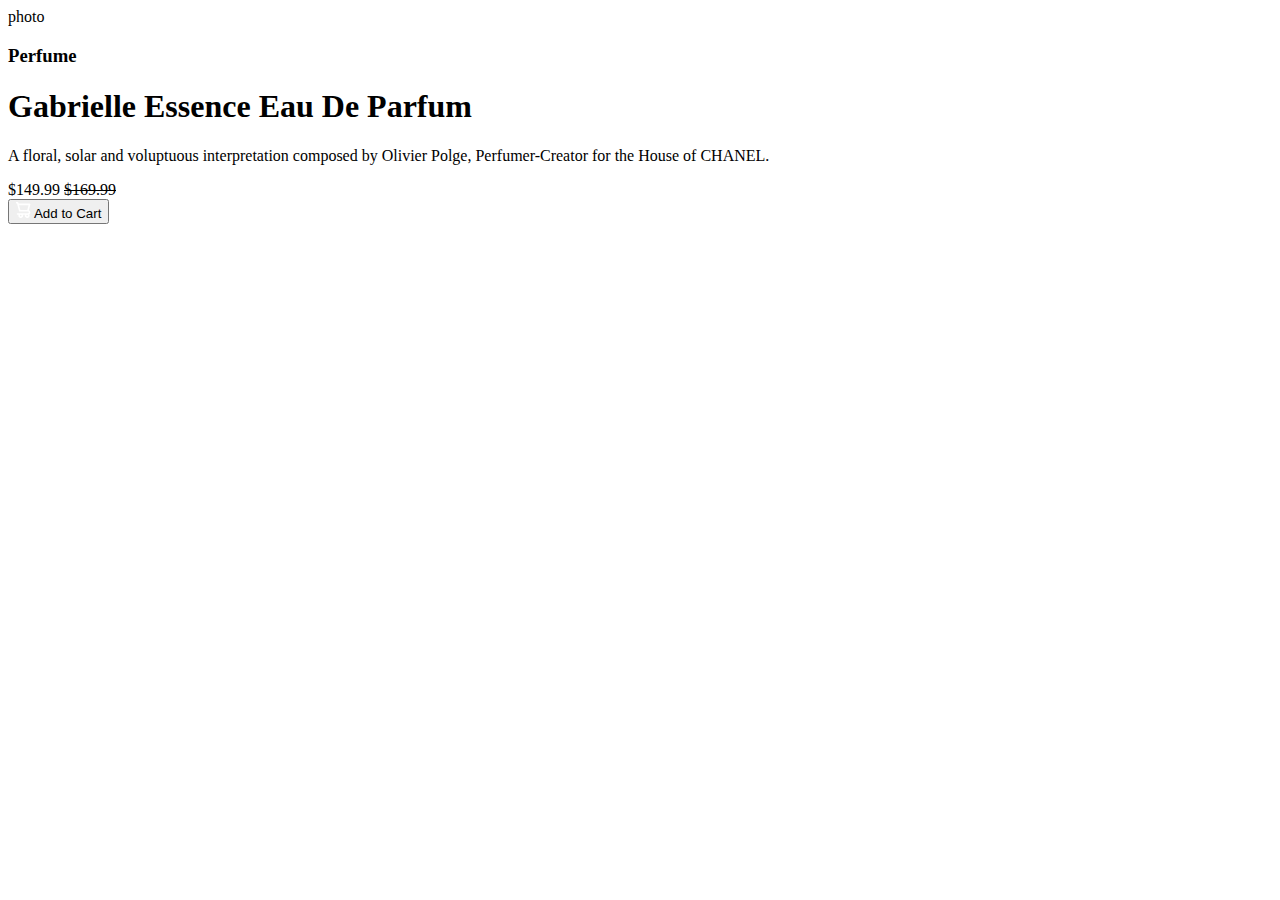
==== semana01/dia02-html/index.html @ 2415cc94 "semana01, dia02, html" ====
<!DOCTYPE html>
<html lang="en">
<head>
    <meta charset="UTF-8">
    <meta name="viewport" content="width=device-width, initial-scale=1.0">
    <title>Document</title>
</head>
<body>
    <main>
    <section>photo</section>
    <section>
    <h3>Perfume</h3>

    <h1>Gabrielle Essence Eau De Parfum</h1>

    <p>A floral, solar and voluptuous interpretation composed by Olivier Polge, 
    Perfumer-Creator for the House of CHANEL.
    </p>
    <div>
    <span>$149.99</span>
    <s>$169.99</s>
 
    </div>
    <button>
        <img src="./images/icon-cart.svg" alt="">
        Add to Cart
    </button>
    </section>
</main> 
</body>
</html>
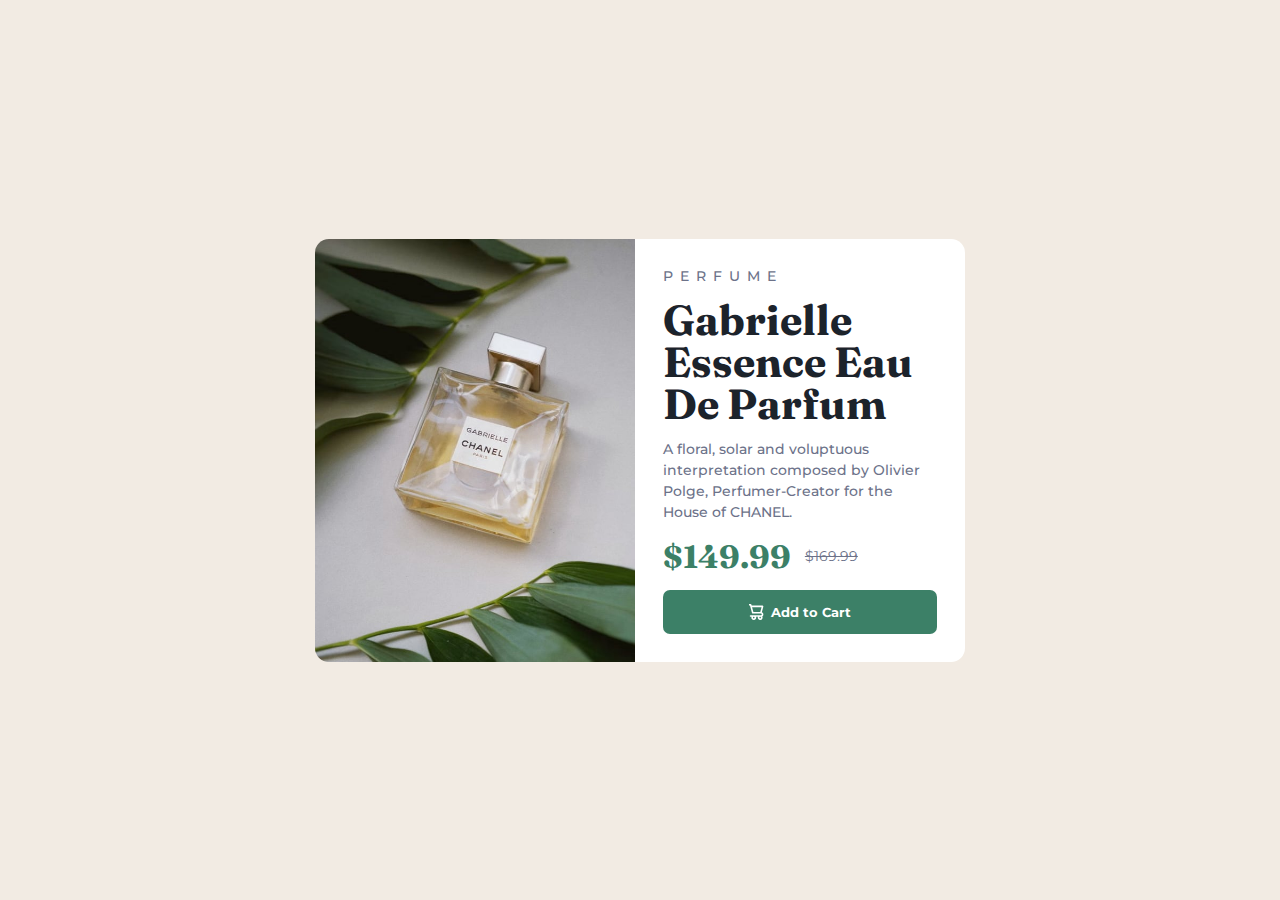
==== commit 691885e7: "dia02-html" ====
--- a/semana01/dia02-html/index.html
+++ b/semana01/dia02-html/index.html
@@ -4,11 +4,12 @@
     <meta charset="UTF-8">
     <meta name="viewport" content="width=device-width, initial-scale=1.0">
     <title>Document</title>
+    <link rel="stylesheet" href="./main.css">
 </head>
 <body>
     <main>
-    <section>photo</section>
-    <section>
+    <section class="photo"></section>
+    <section class="content">
     <h3>Perfume</h3>
 
     <h1>Gabrielle Essence Eau De Parfum</h1>
@@ -21,8 +22,8 @@
     <s>$169.99</s>
  
     </div>
-    <button>
-        <img src="./images/icon-cart.svg" alt="">
+    <button  class="btn">
+        <img src="./images/icon-cart.svg" alt=" ">
         Add to Cart
     </button>
     </section>
--- a/semana01/dia02-html/main.css
+++ b/semana01/dia02-html/main.css
@@ -0,0 +1,120 @@
+@import url('https://fonts.googleapis.com/css2?family=Fraunces:ital,opsz,wght@0,9..144,100..900;1,9..144,100..900&family=Montserrat:ital,wght@0,100..900;1,100..900&display=swap');
+
+/*
+font-family: "Fraunces", serif;
+font-family: "Montserrat", sans-serif;
+*/
+
+body {
+  margin: 0;
+
+  background-color: hsl(30, 38%, 92%);
+  font-size: 14px;
+  font-family: "Montserrat", sans-serif;
+
+  display: flex; /* Flexbox */
+  justify-content: center;
+  align-items: center;
+
+  height: 100vh;
+}
+
+main {
+  /* border: 3px solid red; */
+
+  width: 650px;
+  min-height: 400px;
+
+  display: flex;
+
+  border-radius: 14px;
+  overflow: hidden;
+}
+
+.photo {
+  /* border: 5px solid green; */
+
+  width: 350px;
+
+  background-image: url(./images/image-product-desktop.jpg);
+  background-size: cover;
+  background-repeat: no-repeat;
+}
+
+.content {
+  /* border: 5px solid blue; */
+
+  width: 300px;
+
+  background-color: hsl(0, 0%, 100%);
+
+  padding: 28px;
+
+  display: flex;
+  flex-direction: column;
+  gap: 14px;
+}
+
+.content h3 {
+  margin: 0;
+
+  text-transform: uppercase;
+  font-weight: 500;
+  font-size: 14px;
+  letter-spacing: 7px;
+  color: hsl(228, 12%, 48%);
+}
+
+.content h1 {
+  margin: 0;
+
+  font-family: "Fraunces", serif;
+  font-size: 42px; /* 14px * 3 = 42px */
+  line-height: 1;
+  color: hsl(212, 21%, 14%);
+}
+
+.content p {
+  margin: 0;
+
+  font-weight: 500;
+  line-height: 1.5;
+  color: hsl(228, 12%, 48%);
+  
+  /* text-align: justify; */
+}
+
+.content div {
+  display: flex;
+  align-items: center;
+  gap: 14px;
+}
+
+.content span {
+  font-family: "Fraunces", serif;
+  font-size: 32px;
+  font-weight: 700;
+  color: hsl(158, 36%, 37%);
+}
+
+.content s {
+  color: hsl(228, 12%, 48%);
+}
+
+.content button {
+  border: 0;
+
+  font-family: "Montserrat", sans-serif;
+  font-weight: 700;
+  background-color: hsl(158, 36%, 37%);
+  color: hsl(0, 0%, 100%);
+
+  padding: 14px;
+
+  display: flex;
+  justify-content: center;
+  gap: 7px;
+
+  cursor: pointer;
+  border-radius: 7px;
+}